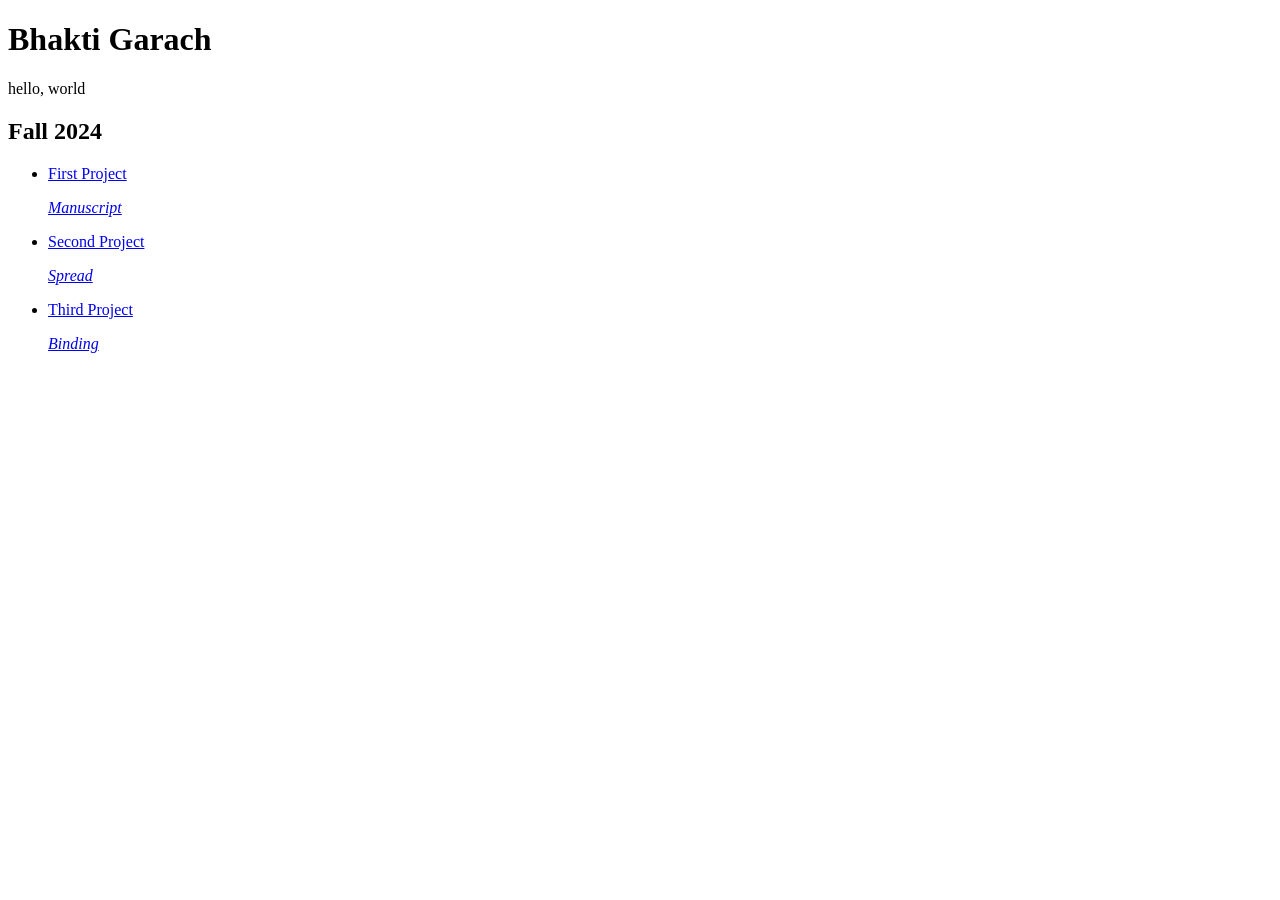
==== index.html @ 5dde342a "Update index.html" ====
<!DOCTYPE html>
<html lang="en">
    <head>
        <meta charset="utf-8">
        <title>Typography & Interaction</title>
        <link href="reset.css" rel="stylesheet">
    </head>
    <body>
        <h1>Bhakti Garach</h1>
        <p>hello, world</p>
        <h2> Fall 2024</h2>
        <ul>
            <li>
                <a href="https://bhakti-garach.github.io/manuscript/">
                    <p>First Project</p>
                    <p><em>Manuscript</em></p>
                </a>
            </li>
            <li>
                <a href="https://iirischang.github.io/spread/">
                    <p>Second Project</p>
                    <p><em>Spread</em></p>
                </a>
            </li>
            <li>
                <a href="https://bhakti-garach.github.io/binding/">
                    <p>Third Project</p>
                    <p><em>Binding</em></p>
                </a>
            </li>
        </ul>
    </body>
</html>
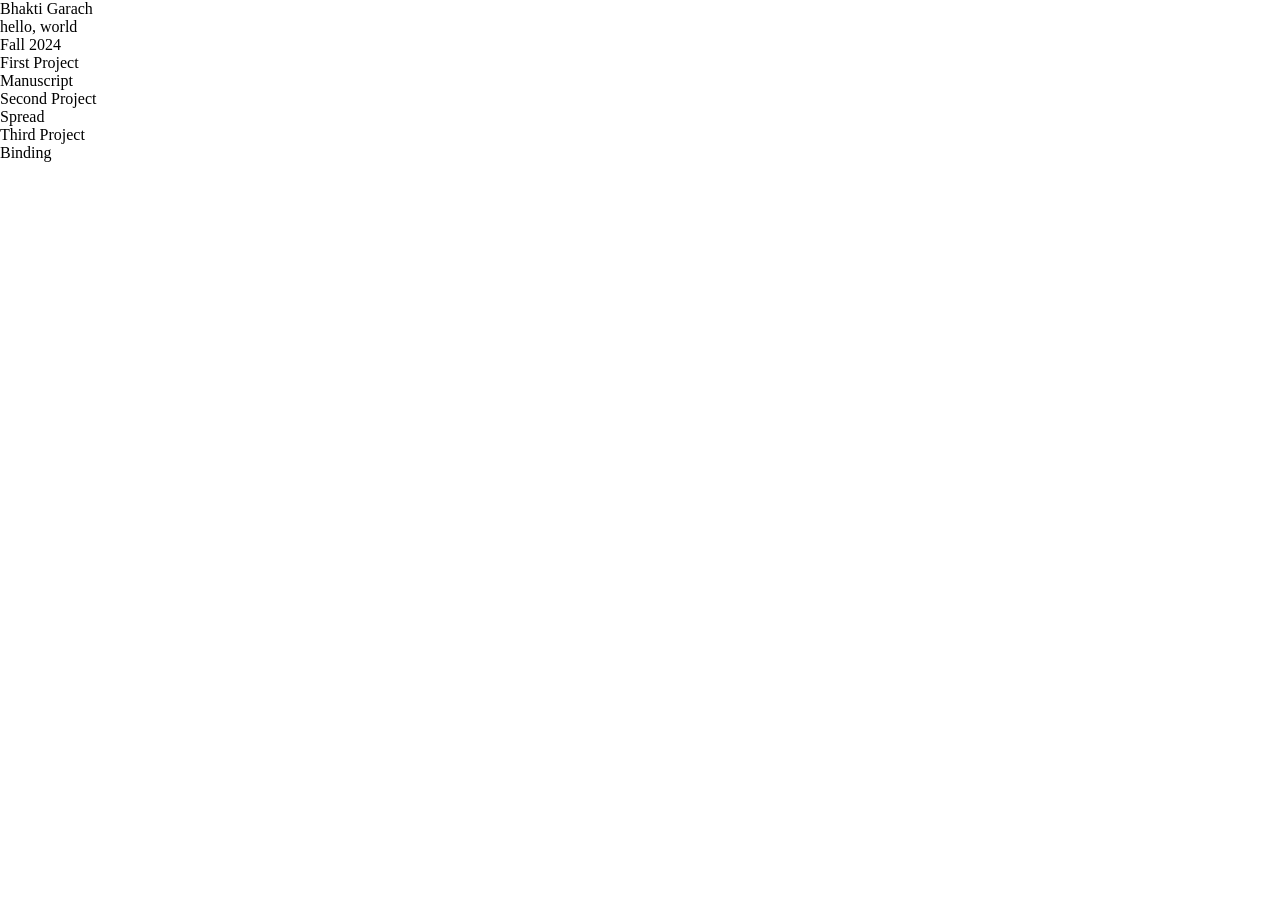
==== commit 4dc3e084: "Update index.html" ====
--- a/index.html
+++ b/index.html
@@ -1,7 +1,7 @@
 <!DOCTYPE html>
 <html lang="en">
     <head>
-        <meta charset="utf-8">
+        <meta name="viewport" content="width=device-width, initial-scale=1">
         <title>Typography & Interaction</title>
         <link href="reset.css" rel="stylesheet">
     </head>
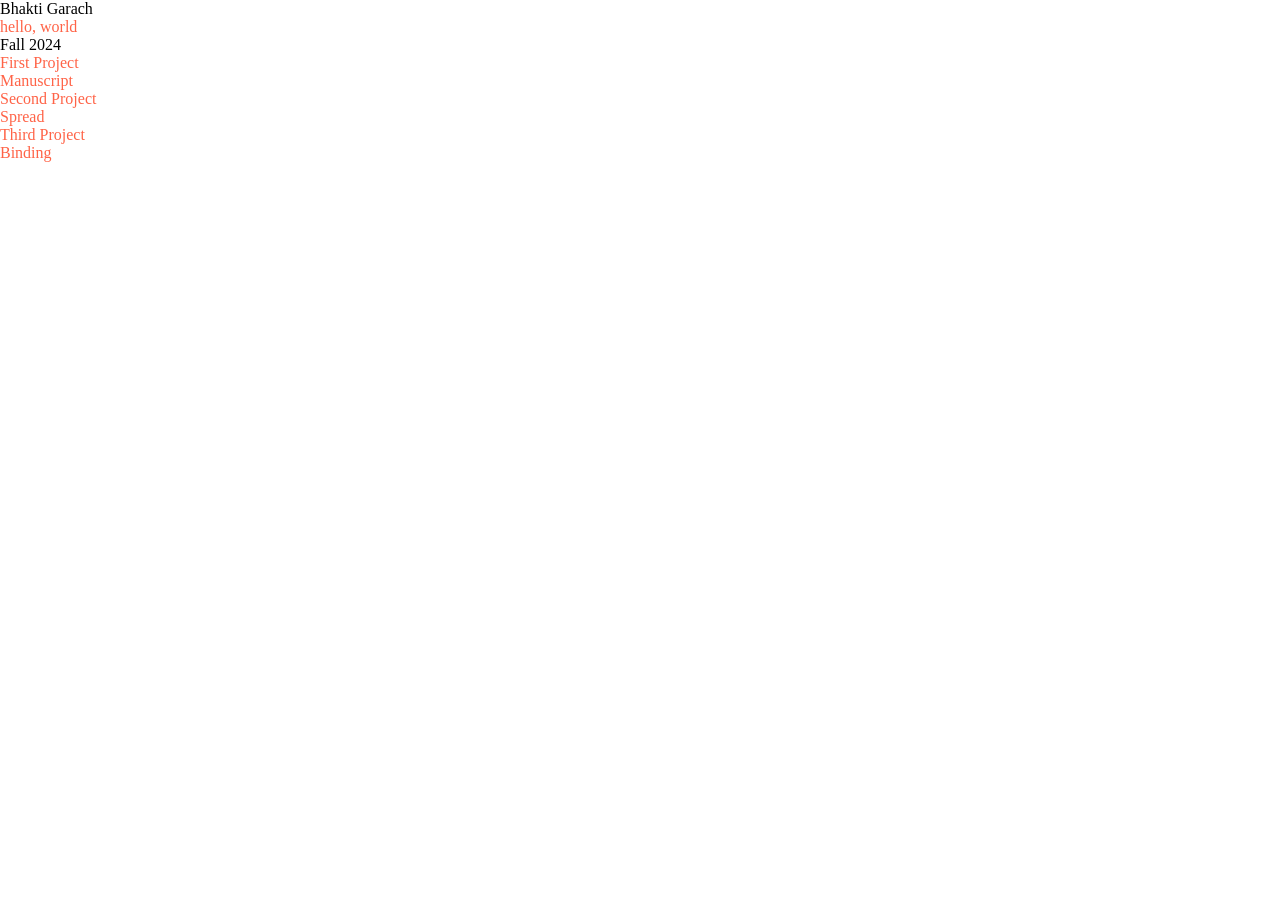
==== commit 0d10fd22: "Update index.html" ====
--- a/index.html
+++ b/index.html
@@ -3,7 +3,8 @@
     <head>
         <meta name="viewport" content="width=device-width, initial-scale=1">
         <title>Typography & Interaction</title>
-        <link href="reset.css" rel="stylesheet">
+        <link href="assets/reset.css" rel="stylesheet">
+        <link href="assets/style.css" rel="stylesheet">
     </head>
     <body>
         <h1>Bhakti Garach</h1>
--- a/assets/style.css
+++ b/assets/style.css
@@ -0,0 +1,3 @@
+p {
+    color: tomato;
+}
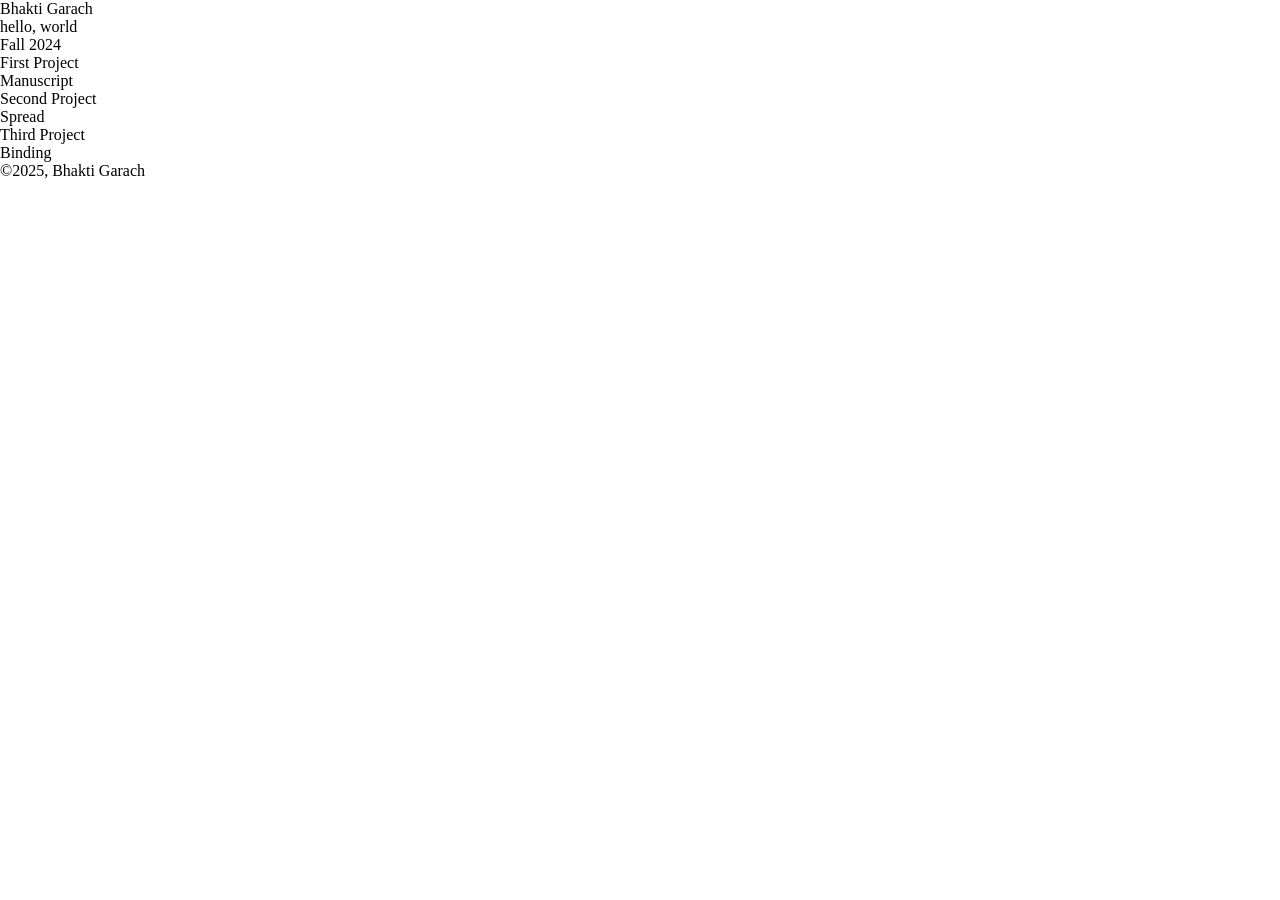
==== commit b7e8dd68: "added structure" ====
--- a/index.html
+++ b/index.html
@@ -7,28 +7,35 @@
         <link href="assets/style.css" rel="stylesheet">
     </head>
     <body>
-        <h1>Bhakti Garach</h1>
-        <p>hello, world</p>
-        <h2> Fall 2024</h2>
-        <ul>
-            <li>
-                <a href="https://bhakti-garach.github.io/manuscript/">
-                    <p>First Project</p>
-                    <p><em>Manuscript</em></p>
-                </a>
-            </li>
-            <li>
-                <a href="https://iirischang.github.io/spread/">
-                    <p>Second Project</p>
-                    <p><em>Spread</em></p>
-                </a>
-            </li>
-            <li>
-                <a href="https://bhakti-garach.github.io/binding/">
-                    <p>Third Project</p>
-                    <p><em>Binding</em></p>
-                </a>
-            </li>
-        </ul>
+        <header>
+            <h1>Bhakti Garach</h1>
+            <p>hello, world</p>
+            <h2> Fall 2024</h2>
+        </header>
+        <section>
+            <ul>
+                <li>
+                    <a href="https://bhakti-garach.github.io/manuscript/">
+                        <p>First Project</p>
+                        <p><em>Manuscript</em></p>
+                    </a>
+                </li>
+                <li>
+                    <a href="https://iirischang.github.io/spread/">
+                        <p>Second Project</p>
+                        <p><em>Spread</em></p>
+                    </a>
+                </li>
+                <li>
+                    <a href="https://bhakti-garach.github.io/binding/">
+                        <p>Third Project</p>
+                        <p><em>Binding</em></p>
+                    </a>
+                </li>
+            </ul>
+        </section>
+        <footer>
+            <p>©2025, Bhakti Garach</p>
+        </footer>
     </body>
 </html>
--- a/assets/style.css
+++ b/assets/style.css
@@ -1,3 +1,9 @@
-p {
-    color: tomato;
+body {
+    --base-size: 12px;
+    --gutter: calc( 3* var (--base-size));
+
+
+    --color--primary: black;
+    --color--secondary: gold;
+    --color--background: white;
 }
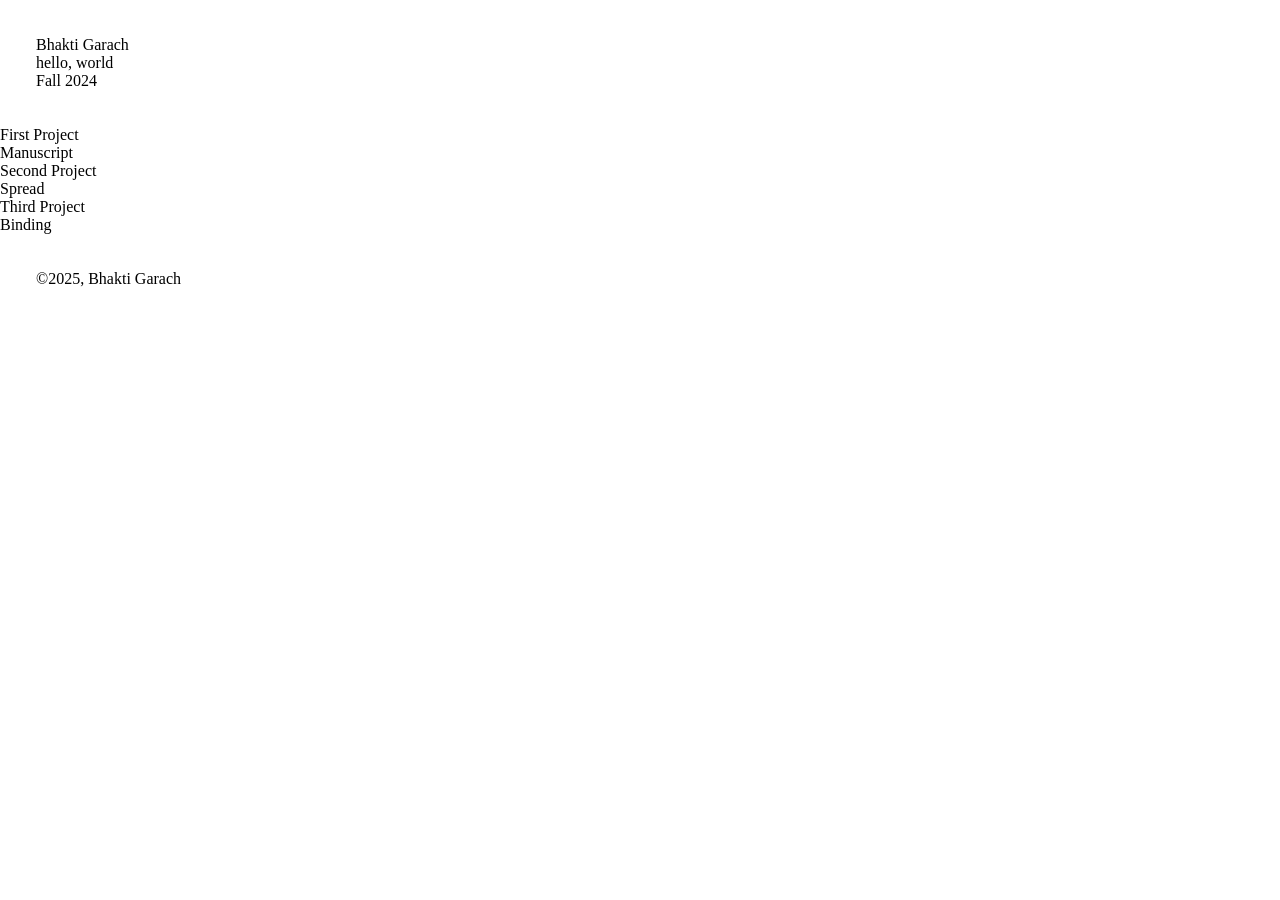
==== commit a9643275: "add gutters" ====
--- a/index.html
+++ b/index.html
@@ -7,7 +7,7 @@
         <link href="assets/style.css" rel="stylesheet">
     </head>
     <body>
-        <header>
+        <header class="gutters">
             <h1>Bhakti Garach</h1>
             <p>hello, world</p>
             <h2> Fall 2024</h2>
@@ -34,7 +34,7 @@
                 </li>
             </ul>
         </section>
-        <footer>
+        <footer class="gutters">
             <p>©2025, Bhakti Garach</p>
         </footer>
     </body>
--- a/assets/style.css
+++ b/assets/style.css
@@ -1,9 +1,16 @@
 body {
     --base-size: 12px;
-    --gutter: calc( 3* var (--base-size));
-
+    --gutter-size: calc(3 * var(--base-size));
 
     --color--primary: black;
     --color--secondary: gold;
     --color--background: white;
+}
+
+header {
+    background-color: var(--color--background);
+}
+
+.gutters {
+    padding: var(--gutter-size);
 }
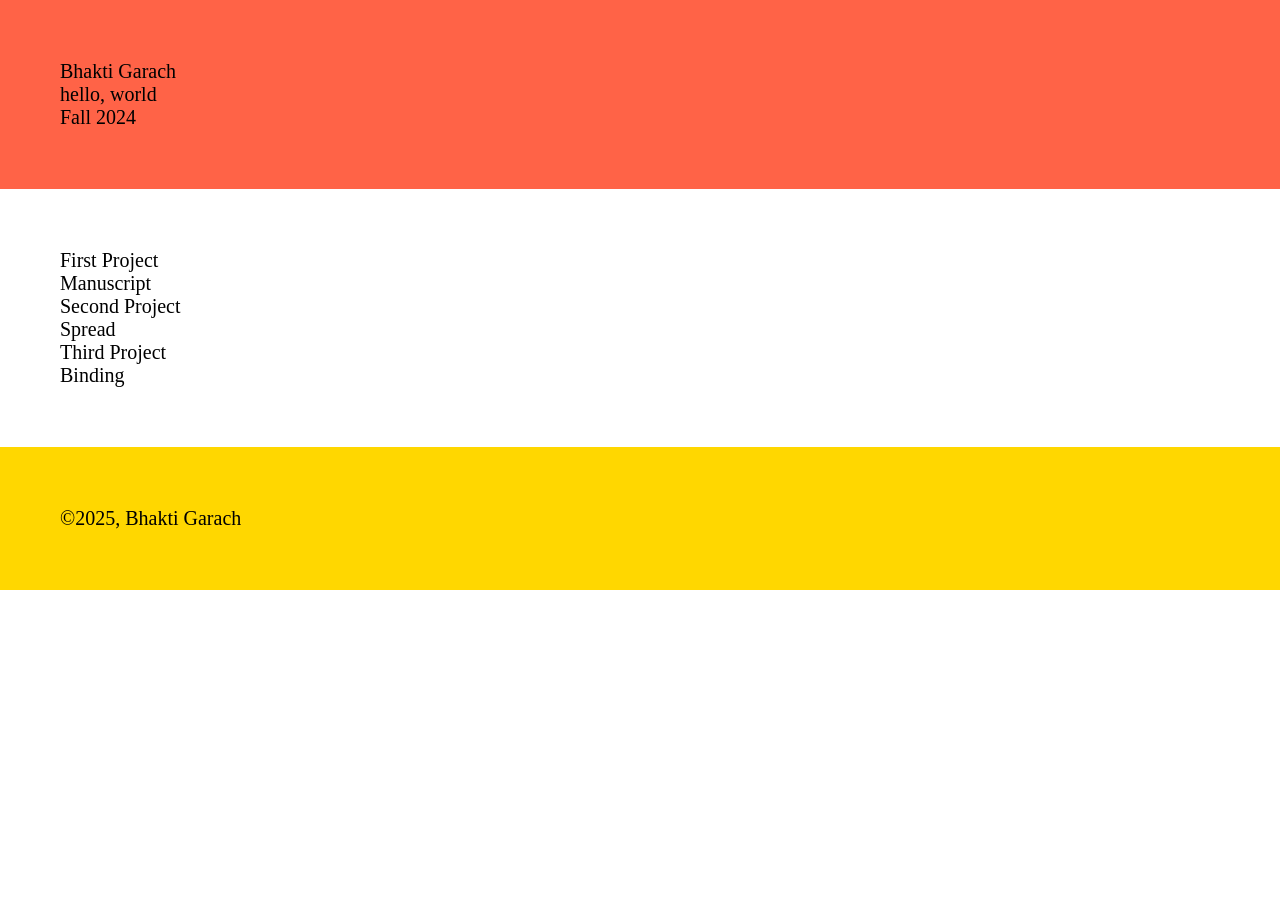
==== commit 55755dda: "Update index.html" ====
--- a/index.html
+++ b/index.html
@@ -12,7 +12,7 @@
             <p>hello, world</p>
             <h2> Fall 2024</h2>
         </header>
-        <section>
+        <section class="gutters">
             <ul>
                 <li>
                     <a href="https://bhakti-garach.github.io/manuscript/">
--- a/assets/style.css
+++ b/assets/style.css
@@ -1,14 +1,36 @@
-body {
+:root {
     --base-size: 12px;
     --gutter-size: calc(3 * var(--base-size));
 
     --color--primary: black;
     --color--secondary: gold;
-    --color--background: white;
+    --color--background: tomato;
+
+    font-size: var(--base-size);
+}
+
+@media (min-width: 600px) {
+    :root {
+        --base-size: 20px;
+        --gutter-size: calc(3 * var(--base-size));
+    }
 }
 
 header {
     background-color: var(--color--background);
+    padding-block: calc(5 * var(--base-size));
+}
+
+#main-content{
+    block-size: 75vh;
+    padding-top: var(--base-size);
+    padding-bottom: calc(5 * var(--base-size));
+}
+
+footer {
+    background-color: var(--color--secondary);
+    padding-top: var(--base-size);
+    padding-bottom: calc(5 * var(--base-size));
 }
 
 .gutters {
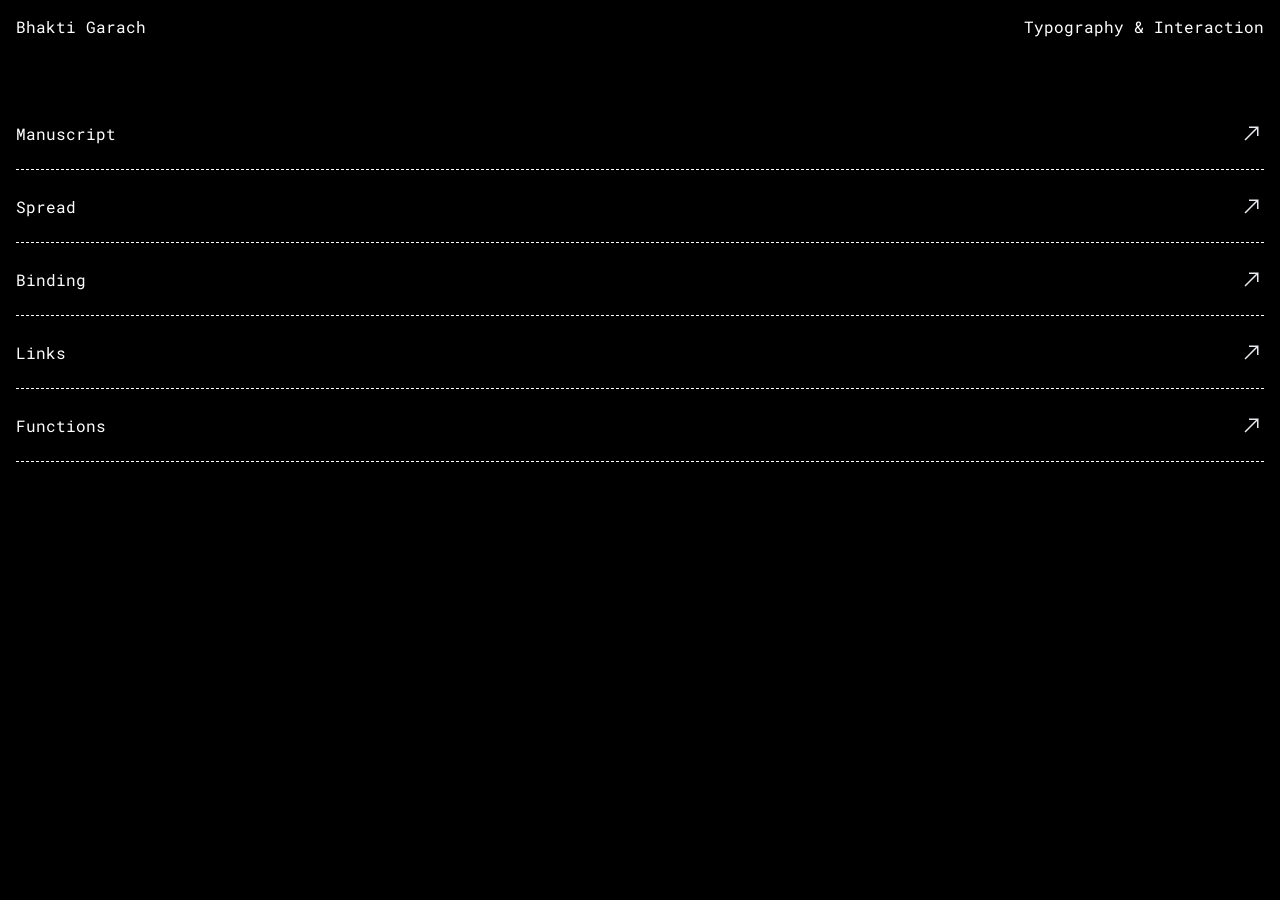
==== commit 921cce26: "final" ====
--- a/index.html
+++ b/index.html
@@ -9,33 +9,41 @@
     <body>
         <header class="gutters">
             <h1>Bhakti Garach</h1>
-            <p>hello, world</p>
-            <h2> Fall 2024</h2>
+            <h1>Typography & Interaction</h1>
         </header>
-        <section class="gutters">
+        <main>
             <ul>
                 <li>
                     <a href="https://bhakti-garach.github.io/manuscript/">
-                        <p>First Project</p>
-                        <p><em>Manuscript</em></p>
+                        Manuscript
+                        <img src="/assets/arrow.svg" alt="arrow">
                     </a>
                 </li>
                 <li>
                     <a href="https://iirischang.github.io/spread/">
-                        <p>Second Project</p>
-                        <p><em>Spread</em></p>
+                        Spread
+                        <img src="/assets/arrow.svg" alt="arrow">
                     </a>
                 </li>
                 <li>
                     <a href="https://bhakti-garach.github.io/binding/">
-                        <p>Third Project</p>
-                        <p><em>Binding</em></p>
+                        Binding
+                        <img src="/assets/arrow.svg" alt="arrow">
+                    </a>
+                </li>
+                <li>
+                    <a href="https://bhakti-garach.github.io/links/">
+                        Links
+                        <img src="/assets/arrow.svg" alt="arrow">
+                    </a>
+                </li>
+                <li>
+                    <a href="https://bhakti-garach.github.io/functions/">
+                        Functions
+                        <img src="/assets/arrow.svg" alt="arrow">
                     </a>
                 </li>
             </ul>
-        </section>
-        <footer class="gutters">
-            <p>©2025, Bhakti Garach</p>
-        </footer>
+        </main>
     </body>
 </html>
--- a/assets/style.css
+++ b/assets/style.css
@@ -1,12 +1,16 @@
+@import url('https://fonts.googleapis.com/css2?family=Roboto+Mono:ital,wght@0,100..700;1,100..700&display=swap');
+
 :root {
+    --spacing: 1rem;
     --base-size: 12px;
-    --gutter-size: calc(3 * var(--base-size));
+    --gutter-size: calc(2 * var(--spacing));
 
     --color--primary: black;
-    --color--secondary: gold;
+    --color--secondary: white;
     --color--background: tomato;
 
-    font-size: var(--base-size);
+    font-size: var(--spacing);
+    --font-family: 'Roboto Mono';
 }
 
 @media (min-width: 600px) {
@@ -16,23 +20,44 @@
     }
 }
 
-header {
-    background-color: var(--color--background);
-    padding-block: calc(5 * var(--base-size));
+body {
+    background-color: var(--color--primary);
+    height: 100svh;
+    padding-left: var(--spacing);
+    padding-right: var(--spacing);
+    padding-top: var(--spacing);
+    font-family: var(--font-family);
 }
 
-#main-content{
+header {
+    display: flex;
+	justify-content: space-between;
+	align-items: top;
+    padding-bottom: var(--gutter-size);
+}
+
+h1 {
+	font-size: 1em;
+	color: white;
+}
+
+a {
+	border-bottom: 1px dashed var(--color--secondary);
+	display: flex;
+	justify-content: space-between;
+	align-items: center;
+	padding: 1.5em 0 1.5em 0;
+
+	font-size: 1em;
+	color: var(--color--secondary);
+}
+
+a:hover {
+	color: #c3ff00;
+}
+
+/* #main-content{
     block-size: 75vh;
     padding-top: var(--base-size);
     padding-bottom: calc(5 * var(--base-size));
-}
-
-footer {
-    background-color: var(--color--secondary);
-    padding-top: var(--base-size);
-    padding-bottom: calc(5 * var(--base-size));
-}
-
-.gutters {
-    padding: var(--gutter-size);
-}+} */
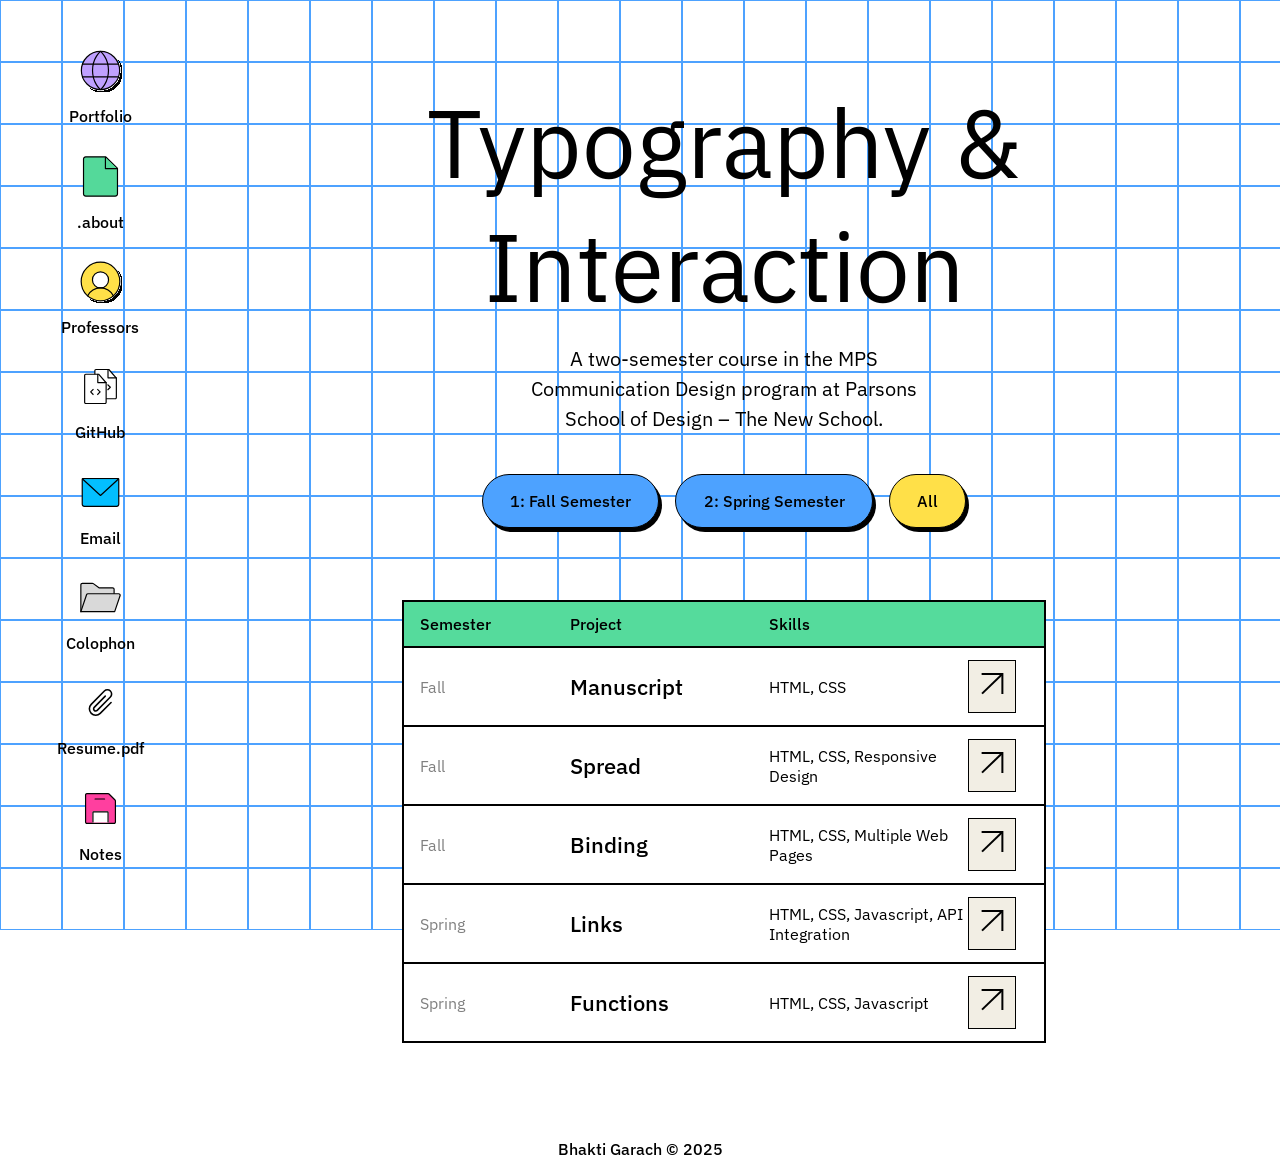
==== commit 5084ea6b: "updated landing page" ====
--- a/index.html
+++ b/index.html
@@ -1,49 +1,246 @@
+
 <!DOCTYPE html>
 <html lang="en">
-    <head>
-        <meta name="viewport" content="width=device-width, initial-scale=1">
-        <title>Typography & Interaction</title>
-        <link href="assets/reset.css" rel="stylesheet">
-        <link href="assets/style.css" rel="stylesheet">
-    </head>
-    <body>
-        <header class="gutters">
-            <h1>Bhakti Garach</h1>
-            <h1>Typography & Interaction</h1>
+<head>
+  <meta charset="UTF-8" />
+  <meta name="viewport" content="width=device-width, initial-scale=1.0"/>
+  <title>Bhakti Garach | Typography & Interaction</title>
+  <link href="assets/reset.css" rel="stylesheet">
+  <link href="assets/style1.css" rel="stylesheet">
+  <script defer src="assets/script.js"></script>
+</head>
+<body>
+    <div id="grid-background"></div>
+    <div class="layout-grid">
+        <header>
+            <a href="https://bhaktigarach.com/" target="_blank" class="header-link">
+            <img src="assets/Portfolio.svg" alt="Portfolio Icon" width="24" height="24">
+            <span>Portfolio</span>
+            </a>
+        
+            <div class="header-link" data-modal="aboutModal">
+            <img src="assets/About.svg" alt="About Icon" width="24" height="24">
+            <span>.about</span>
+            </div>
+        
+            <div class="header-link" data-modal="professorModal">
+            <img src="assets/Professor.svg" alt="Professor Icon" width="24" height="24">
+            <span>Professors</span>
+            </div>
+        
+            <a href="https://github.com/Bhakti-Garach?tab=repositories" target="_blank" class="header-link">
+            <img src="assets/Github.svg" alt="GitHub Icon" width="24" height="24">
+            <span>GitHub</span>
+            </a>
+        
+            <a href="mailto:bhaktigarach93@email.com" class="header-link">
+            <img src="assets/Email.svg" alt="Email Icon" width="24" height="24">
+            <span>Email</span>
+            </a>
+        
+            <div class="header-link" data-modal="colophonModal">
+            <img src="assets/Colophon.svg" alt="Colophon Icon" width="24" height="24">
+            <span>Colophon</span>
+            </div>
+        
+            <a href="https://drive.google.com/your-resume.pdf" target="_blank" class="header-link">
+            <img src="assets/Resume.svg" alt="Resume Icon" width="24" height="24">
+            <span>Resume.pdf</span>
+            </a>
+            
+            <div class="header-link" data-modal="notesModal">
+            <img src="assets/Notes.svg" alt="Notes Icon" width="24" height="24">
+            <span>Notes</span>
+            </div>
         </header>
+
+        <!-- Modals -->
+        <!-- ABOUT MODAL -->
+        <div id="aboutModal" class="modal">
+            <div class="modal-content">
+            <div class="modal-header">
+                <span class="modal-title">ABOUT</span>
+                <span class="modal-close">×</span>
+            </div>
+            <div class="about-content">
+                <p>
+                Typography & Interaction, part of my MPS Communication Design program at Parsons, was designed to bridge visual design with technical execution. The class framework pushed us to think beyond layouts and type treatments, and to bring our ideas to life directly in the browser.
+                </p>
+            </div>
+            </div>
+        </div>
+  
+
+        <!-- PROFESSOR MODAL -->
+        <div id="professorModal" class="modal">
+            <div class="modal-content">
+            <div class="modal-header">
+                <span class="modal-title">PROFESSORS</span>
+                <span class="modal-close">×</span>
+            </div>
+            <div class="professor-grid">
+                <div class="professor-card">
+                <img src="assets/Michael Fehrenbach.jpg" alt="Michael Fehrenbach" />
+                <a href="https://www.linkedin.com/in/mfehrenbach/" target="_blank">Michael Fehrenbach</a>
+                </div>
+                <div class="professor-card">
+                <img src="assets/Rijk van Zanten.jpg" alt="Rijk van Zanten" />
+                <a href="https://www.linkedin.com/in/rijkvanzanten/" target="_blank">Rijk van Zanten</a>
+                </div>
+                <div class="professor-card">
+                <img src="assets/Eric Li.jpg" alt="Eric Li" />
+                <a href="https://www.linkedin.com/in/ericyoungli/" target="_blank">Eric Li</a>
+                </div>
+            </div>
+            </div>
+        </div>
+
+        <!-- COLOPHON -->
+        <div id="colophonModal" class="modal">
+            <div class="modal-content">
+                <div class="modal-header">
+                    <span class="modal-title">COLOPHON</span>
+                    <span class="modal-close">×</span>
+                </div>
+              <div class="colophon-modal">
+                <div class="colophon-font">
+                  <div class="font-preview">
+                    <span class="font-sample">Aa</span>
+                    <span class="font-name">IBM Plex Sans</span>
+                  </div>
+                  <div class="font-description">
+                    <h2>Clean, modern aesthetic and high legibility</h2>
+                    <p>
+                      IBM Plex Sans balances geometric structure with humanist warmth. It complements the digital nature of this project while maintaining clarity across sizes and layouts. Its versatility made it an ideal choice for both interface elements and longer text.
+                    </p>
+                  </div>
+                </div>
+          
+                <hr class="colophon-divider" />
+          
+                <div class="colophon-colors">
+                  <div class="color-swatch" style="--swatch-color: #4DA2FF;"><span>#4DA2FF</span></div>
+                  <div class="color-swatch" style="--swatch-color: #03BFFF;"><span>#03BFFF</span></div>
+                  <div class="color-swatch" style="--swatch-color: #BFA1FF;"><span>#BFA1FF</span></div>
+                  <div class="color-swatch" style="--swatch-color: #FF3F9F;"><span>#FF3F9F</span></div>
+                  <div class="color-swatch" style="--swatch-color: #54D99A;"><span>#54D99A</span></div>
+                  <div class="color-swatch" style="--swatch-color: #FFE048;"><span>#FFE048</span></div>
+                  <div class="color-swatch" style="--swatch-color: #000000;"><span>#000000</span></div>
+                  <div class="color-swatch" style="--swatch-color: #D9D9D9;"><span>#D9D9D9</span></div>
+                  <div class="color-swatch" style="--swatch-color: #FFFFFF;"><span>#FFFFFF</span></div>
+                  <div class="color-swatch" style="--swatch-color: #F2EEE4;"><span>#F2EEE4</span></div>
+                </div>
+              </div>
+            </div>
+          </div>
+          
+        <!-- <div id="notesModal" class="modal"><div class="modal-content"><span class="modal-close">×</span><p>Notes content here</p></div></div> -->
+
+
         <main>
-            <ul>
-                <li>
-                    <a href="https://bhakti-garach.github.io/manuscript/">
-                        Manuscript
-                        <img src="/assets/arrow.svg" alt="arrow">
-                    </a>
-                </li>
-                <li>
-                    <a href="https://iirischang.github.io/spread/">
-                        Spread
-                        <img src="/assets/arrow.svg" alt="arrow">
-                    </a>
-                </li>
-                <li>
-                    <a href="https://bhakti-garach.github.io/binding/">
-                        Binding
-                        <img src="/assets/arrow.svg" alt="arrow">
-                    </a>
-                </li>
-                <li>
-                    <a href="https://bhakti-garach.github.io/links/">
-                        Links
-                        <img src="/assets/arrow.svg" alt="arrow">
-                    </a>
-                </li>
-                <li>
-                    <a href="https://bhakti-garach.github.io/functions/">
-                        Functions
-                        <img src="/assets/arrow.svg" alt="arrow">
-                    </a>
-                </li>
-            </ul>
+            <article class="site-intro">
+                <section>
+                    <h1 class="site-headline">Typography & Interaction</h1>
+                    <p class="site-subheadline">
+                    A two-semester course in the MPS Communication Design program at Parsons School of Design – The New School.
+                    </p>
+                </section>
+            </article>
+            <article id="table">
+                <section class="project-filter" aria-label="Filter projects by semester">
+                    <button class="filter-button" data-filter="Fall">1: Fall Semester</button>
+                    <button class="filter-button" data-filter="Spring">2: Spring Semester</button>
+                    <button class="filter-button active" data-filter="All">All</button>
+                </section>              
+                <section class="project-list">
+                    <ul>
+                
+                    <!-- Header Row (visible only in desktop) -->
+                    <li class="project-header-row">
+                        <span>Semester</span>
+                        <span>Project</span>
+                        <span>Skills</span>
+                        <span></span>
+                    </li>
+                
+                    <!-- Project Card -->
+                    <li class="project-row" data-semester="fall">
+                        <section class="project-info">
+                        <div class="project-semester">Fall</div>
+                        <div class="project-title">Manuscript</div>
+                        <div class="project-skills">HTML, CSS</div>
+                        </section>
+                        <section class="project-link">
+                            <a href="https://your-project-link.com" target="_blank" class="project-button" aria-label="View project">
+                                <img src="assets/project link.svg" alt="" width="24" height="24" />
+                            </a>
+                        </section>
+                    </li>
+
+                    <li class="project-row" data-semester="fall">
+                        <section class="project-info">
+                        <div class="project-semester">Fall</div>
+                        <div class="project-title">Spread</div>
+                        <div class="project-skills">HTML, CSS, Responsive Design</div>
+                        </section>
+                        <section class="project-link">
+                            <a href="https://your-project-link.com" target="_blank" class="project-button" aria-label="View project">
+                                <img src="assets/project link.svg" alt="" width="24" height="24" />
+                            </a>
+                        </section>
+                    </li>
+
+                    <li class="project-row" data-semester="fall">
+                        <section class="project-info">
+                        <div class="project-semester">Fall</div>
+                        <div class="project-title">Binding</div>
+                        <div class="project-skills">HTML, CSS, Multiple Web Pages</div>
+                        </section>
+                        <section class="project-link">
+                            <a href="https://your-project-link.com" target="_blank" class="project-button" aria-label="View project">
+                                <img src="assets/project link.svg" alt="" width="24" height="24" />
+                            </a>
+                        </section>
+                    </li>
+
+                    <li class="project-row" data-semester="fall">
+                        <section class="project-info">
+                        <div class="project-semester">Spring</div>
+                        <div class="project-title">Links</div>
+                        <div class="project-skills">HTML, CSS, Javascript, API Integration</div>
+                        </section>
+                        <section class="project-link">
+                            <a href="https://your-project-link.com" target="_blank" class="project-button" aria-label="View project">
+                                <img src="assets/project link.svg" alt="" width="24" height="24" />
+                            </a>
+                        </section>
+                    </li>
+
+                    <li class="project-row" data-semester="fall">
+                        <section class="project-info">
+                        <div class="project-semester">Spring</div>
+                        <div class="project-title">Functions</div>
+                        <div class="project-skills">HTML, CSS, Javascript</div>
+                        </section>
+                        <section class="project-link">
+                            <a href="https://your-project-link.com" target="_blank" class="project-button" aria-label="View project">
+                                <img src="assets/project link.svg" alt="" width="24" height="24" />
+                            </a>
+                        </section>
+                    </li>
+                    </ul>
+                </section> 
+            </article>
         </main>
-    </body>
-</html>+
+        
+        <!-- <section id="events" data-theme-section="light" class="section u--theme-white"> -->
+
+        <!-- </section> -->
+    </div>
+    
+    <footer>
+        <p>Bhakti Garach © 2025</p>
+    </footer>
+</body>
+</html>
--- a/assets/style1.css
+++ b/assets/style1.css
@@ -0,0 +1,752 @@
+@import url('https://fonts.googleapis.com/css2?family=IBM+Plex+Sans:ital,wght@0,100..700;1,100..700&display=swap');
+
+
+:root {
+    --square-size: 62px;
+    --border-color: #4da2ff;
+    --hover-colors: #00bfff, #55db9c, #5c4ade;
+    --transition-duration: 0.3s;
+
+    --header-bg: #ffffff;
+    --header-color: #000000;
+    --link-hover-underline: underline;
+    --header-gap: 1rem;
+    --modal-bg: rgba(0, 0, 0, 0.7);
+    --modal-content-bg: #ffffff;
+
+    --font-family-base: 'IBM Plex Sans', sans-serif;
+
+    /* Semantic font sizes */
+    --font-size-header: 1rem;         /* ~16px - for menu */
+    --font-size-headline: 3.5rem;     /* ~24px - for sections */
+    --font-size-subheadline: 1.25rem; /* ~20px - for subsections */
+    --font-size-paragraph: 1rem;      /* ~16px - for body text */
+    --font-size-small: 0.875rem;      /* ~14px - for UI/labels */
+    --font-size-project: 1.4rem;
+
+    --font-weight-regular: 400;
+    --font-weight-bold: 500;
+
+    --line-height-base: 1.5;
+    --letter-spacing: -4%;
+
+    --filter-btn-default: #4DA2FF;
+    --filter-btn-active: #FFE048;
+    --filter-btn-text: #000000;
+    --filter-btn-shadow: 3px 4px 0px black;
+
+
+    --primary-text-color: black;
+    --background-color: #F2EEE4;
+    --background-color-2: #55db9c;
+
+    /* Box modal (Colophon) */
+  --modal-border-radius: 1rem;
+  --modal-padding: 2rem;
+  --modal-max-width: 600px;
+  --modal-font-color: var(--primary-text-color);
+  --modal-font-size: 1rem;
+  --modal-heading-size: 1.25rem;
+  --modal-subheading-size: 1.1rem;
+  --modal-line: 1px solid var(--primary-text-color);
+
+
+  }
+  
+  * {
+    margin: 0;
+    padding: 0;
+    box-sizing: border-box;
+  }
+  
+  html, body {
+    height: 100%;
+    width: 100%;
+  }
+
+  /* -------FONT STYLE---------- */
+
+  h1 {
+    font-family: var(--font-family-base);
+    font-size: var(--font-size-headline);
+    font-weight: var(--font-weight-regular);
+    letter-spacing: var(--letter-spacing);
+  }
+  
+  h2 {
+    font-size: var(--font-size-headline);
+    font-weight: var(--font-weight-bold);
+  }
+  
+  h3 {
+    font-size: var(--font-size-subheadline);
+    font-weight: var(--font-weight-regular);
+  }
+  
+  p {
+    font-family: var(--font-family-base);
+    font-size: var(--font-size-paragraph);
+    font-weight: var(--font-weight-bold);
+    letter-spacing: var(--letter-spacing);
+    
+  }
+  
+  small, .caption, .label {
+    font-size: var(--font-size-small);
+  }
+
+
+  /* -------HEADER STYLE---------- */
+
+  header {
+    display: grid;
+    grid-template-columns: repeat(4, 1fr);
+    grid-template-rows: repeat(2, auto);
+    grid-row-gap: 1rem;
+    padding: 1rem;
+    justify-items: center;
+    z-index: 10;
+    position: relative;
+  }
+  
+  .header-link {
+    display: flex;
+    flex-direction: column;
+    align-items: center;
+    text-align: center;
+    cursor: pointer;
+    text-decoration: none;
+    color: inherit;
+  }
+  
+  .header-link span {
+    font-family: var(--font-family-base);
+    font-size: var(--font-size-header);
+    font-weight: var(--font-weight-bold);
+    text-decoration: none;
+  }
+  
+  .header-link:hover span {
+    text-decoration: var(--link-hover-underline) 0.3s;
+  }
+  
+  .header-link img {
+    width: 55px;
+    height: 55px;
+    display: block;
+  }
+  
+  
+  @media (min-width: 1280px) {
+    header {
+      position: fixed;
+      top: 0;
+      left: 0;
+      height: 100vh;
+      width: 200px;
+      display: flex;
+      flex-direction: column;
+      align-items: center;
+      justify-content: flex-start;
+      padding-top: 2rem;
+      gap: 0rem;
+    }
+  
+    .header-link {
+      flex-direction: column;
+      align-items: center;
+      justify-content: center;
+      padding: 0.7rem 0;
+      width: 100%;
+    }
+  
+    .header-link span {
+      margin-top: 0.5rem;
+      font-size: 1rem;
+    }
+  }
+   
+  
+  /* Modal Styles */
+
+    /* -------COLOPHON BOX MODAL---------- */
+
+  .modal {
+    display: none;
+    position: fixed;
+    z-index: 999;
+    top: 0; left: 0;
+    width: 100vw; height: 100vh;
+    background: var(--modal-bg);
+    justify-content: center;
+    align-items: center;
+  }
+  
+  .modal-content {
+    background: var(--modal-content-bg);
+    /* padding: var(--modal-padding); */
+    max-width: var(--modal-max-width);
+    width: 90%;
+    border-radius: var(--modal-border-radius);
+    position: relative;
+    color: var(--modal-font-color);
+    font-size: var(--modal-font-size);
+  }
+  
+  
+  .modal-close {
+    position: absolute;
+    top: 1rem;
+    right: 1rem;
+    cursor: pointer;
+  }
+
+
+  .modal-content h2 {
+    font-size: var(--modal-heading-size);
+    font-weight: var(--font-weight-bold);
+  }
+  
+  .modal-content h3 {
+    font-size: var(--modal-subheading-size);
+    font-weight: var(--font-weight-regular);
+  }
+  
+  .modal-content hr {
+    border: none;
+    border-top: var(--modal-line);
+    margin: 1.5rem;
+  }
+
+  
+  .colophon-container {
+    font-family: var(--font-family-base);
+    display: flex;
+    flex-direction: column;
+    gap: 1.5rem;
+  }
+  
+  .colophon-font {
+    display: flex;
+    flex-direction: column;
+    gap: 1rem;
+    padding: 1rem;
+  }
+  
+  .font-preview {
+    border: 1px solid black;
+    border-radius: 12px;
+    padding: 1rem 1.5rem;
+    display: grid;
+    text-align: center;
+    width: fit-content;
+  }
+  
+  .font-sample {
+    font-family: var(--font-family-base);
+    font-size: 3.5rem;
+    line-height: 1;
+  }
+  
+  .font-name {
+    font-family: var(--font-family-base);
+    font-size: var(--font-size-paragraph);
+    font-weight: var(--font-weight-bold);
+  }
+  
+  .font-description h2 {
+    font-family: var(--font-family-base);
+    font-size: var(--font-size-subheadline);
+    font-weight: var(--font-weight-bold);
+    padding: 1.5rem 0;
+  }
+  
+  .font-description p {
+    font-size: var(--font-size-paragraph);
+    line-height: var(--line-height-base);
+    font-weight: var(--font-weight-regular);
+    padding-top: 1rem 1rem 0;
+  }
+  
+  .colophon-colors {
+    display: grid;
+    grid-template-columns: repeat(auto-fit, minmax(72px, 1fr));
+    gap: 1rem;
+    justify-items: center;
+    padding: 1rem 1rem 2rem 1rem;
+  }
+  
+  .color-circle {
+    display: flex;
+    flex-direction: column;
+    align-items: center;
+    gap: 0.3rem;
+  }
+  
+  .color-circle::before {
+    content: '';
+    width: 48px;
+    height: 48px;
+    border-radius: 50%;
+    background-color: var(--circle-color);
+    border: 1px solid black;
+  }
+  
+  .color-circle span {
+    font-size: var(--font-size-small);
+  }
+  
+
+  .modal-header {
+    background-color: black;
+    color: white;
+    padding: 1rem 1.5rem;
+    display: flex;
+    justify-content: space-between;
+    align-items: center;
+    border-top-left-radius: var(--modal-border-radius);
+    border-top-right-radius: var(--modal-border-radius);
+    font-weight: var(--font-weight-bold);
+    font-size: var(--font-size-header);
+  }
+  
+  .modal-title {
+    font-family: var(--font-family-base);
+    text-transform: uppercase;
+    letter-spacing: 0.5px;
+  }
+  
+  .modal-close {
+    color: white;
+    font-size: 1.2rem;
+  }
+  
+  .color-swatch {
+    display: flex;
+    flex-direction: column;
+    align-items: center;
+    font-family: var(--font-family-base);
+    font-size: var(--font-size-small);
+    font-weight: var(--font-weight-bold);
+  }
+  
+  .color-swatch::before {
+    content: '';
+    display: block;
+    width: 48px;
+    height: 48px;
+    border-radius: 50%;
+    background-color: var(--swatch-color);
+    border: 1px solid black;
+    margin-bottom: 0.4rem;
+  }
+  
+
+
+  /* Desktop layout */
+  @media (min-width: 768px) {
+    .colophon-font {
+      flex-direction: row;
+      align-items: center;
+      padding: 2rem 1rem 0;
+    }
+  
+    .font-description {
+      padding-left: 1.5rem;
+    }
+  }
+
+  /* -------PROFESSOR BOX MODAL---------- */
+
+  .professor-grid {
+    display: grid;
+    grid-template-columns: repeat(2, 1fr);
+    gap: 2rem;
+    padding: 2rem 1.5rem;
+    text-align: center;
+  }
+  
+  .professor-card {
+    display: flex;
+    flex-direction: column;
+    align-items: center;
+  }
+  
+  .professor-card img {
+    width: 96px;
+    height: 96px;
+    border-radius: 50%;
+    object-fit: cover;
+    border: 1px solid black;
+    display: block;
+    overflow: hidden;
+  }
+  
+  .professor-card a {
+    font-family: var(--font-family-base);
+    font-size: var(--font-size-small);
+    font-weight: var(--font-weight-bold);
+    text-decoration: underline;
+    color: var(--primary-text-color);
+    padding: 1rem 0;
+  }
+  
+  @media (min-width: 768px) {
+    .professor-grid {
+      grid-template-columns: repeat(3, 1fr);
+    }
+  }
+
+
+  /* ABOUT BOX MODAL */
+  .about-content {
+    padding: 2rem 1.5rem;
+    font-family: var(--font-family-base);
+    font-size: var(--font-size-paragraph);
+    line-height: var(--line-height-base);
+  }
+
+  .modal-header {
+    background-color: black;
+    color: white;
+    padding: 1rem 1.5rem;
+    border-top-left-radius: 8px;
+    border-top-right-radius: 8px;
+    display: flex;
+    justify-content: space-between;
+    align-items: center;
+  }
+  
+  .modal-title {
+    font-family: var(--font-family-base);
+    font-size: var(--font-size-header);
+    font-weight: var(--font-weight-bold);
+    letter-spacing: 0.05rem;
+  }
+  
+  .modal-close {
+    cursor: pointer;
+    font-size: 1.25rem;
+    font-weight: bold;
+  }
+  
+  
+  
+
+  /* -------BACKGROUND---------- */
+  
+  section#events {
+    position: relative;
+    z-index: 1; /* lower than header (10) but higher than background (0) */
+    width: 100vw;
+    height: 100vh;
+    background: white;
+    overflow: hidden;
+  }
+  
+  /* #grid-background {
+    position: absolute;
+    top: 0;
+    left: 0;
+    display: grid;
+    width: 100%;
+    height: 100%;
+    z-index: 0;
+    pointer-events: none;
+  }
+  
+  .grid-square {
+    border: 0.9px solid var(--border-color);
+    aspect-ratio: 1 / 1;
+    width: 100%;
+    transition: background-color var(--transition-duration) ease;
+  } */
+
+  /* REVISED */
+
+  .layout-grid {
+    position: relative;
+    z-index: 1;
+    display: flex;
+    flex-direction: column;
+    /* min-height: 100vh; */
+  }
+
+  main {
+    padding-top: 2rem;
+    text-align: center;
+    position: relative;
+    z-index: 10;
+  }
+  
+  .site-headline {
+    font-size: var(--font-size-headline);
+    font-weight: var(--font-weight-regular);
+    letter-spacing: var(--letter-spacing);
+  }
+  
+  .site-subheadline {
+    font-size: var(--font-size-subheadline);
+    font-weight: var(--font-weight-regular);
+    line-height: var(--line-height-base);
+    margin: 0 auto;
+  }
+  
+
+
+/* Desktop grid layout */
+@media (min-width: 1280px) {
+    .layout-grid {
+      display: grid;
+      grid-template-columns: 200px 1fr;
+      grid-template-rows: auto 1fr;
+      min-height: 100vh;
+    }
+  
+    header {
+      grid-column: 1 / 2;
+      grid-row: 1 / 3;
+      position: fixed;
+      top: 0;
+      left: 0;
+      height: 100vh;
+      width: 200px;
+    }
+  
+    main {
+      grid-column: 2 / 3;
+      grid-row: 1 / 3;
+      padding: 3rem;
+    }
+  
+    .site-intro {
+      padding-top: 0;
+      margin-left: 0;
+      padding-right: 2rem;
+    }
+  
+    #table {
+      padding-right: 2rem;
+    }
+  }
+
+
+
+  /* -------INTRO---------- */
+
+  .site-intro {
+    padding-top: 2rem;
+    text-align: center;
+  }
+  
+  .site-headline {
+    font-size: var(--font-size-headline);
+    font-weight: var(--font-weight-regular);
+    letter-spacing: var(--letter-spacing);
+    margin-bottom: 1rem;
+  }
+  
+  .site-subheadline {
+    font-size: var(--font-size-subheadline);
+    font-weight: var(--font-weight-regular);
+    line-height: var(--line-height-base);
+  }
+
+  
+  @media (min-width: 1280px) {
+    /* .site-intro {
+      margin-left: 200px;
+      padding: 2rem 3rem;
+    } */
+  
+    .site-headline {
+      font-size: 6rem;
+    }
+  
+    .site-subheadline {
+      max-width: 45%;
+    }
+  }
+
+ /* -------PROJECT FILTER---------- */
+
+  .project-filter {
+    display: flex;
+    justify-content: center;
+    gap: 1rem;
+    margin-top: 1.5rem;
+    margin-bottom: 1.5rem;
+    padding: 1rem;
+  }
+  
+  .filter-button {
+    font-family: var(--font-family-base);
+    font-size: var(--font-size-header);
+    font-weight: var(--font-weight-bold);
+    background-color: var(--filter-btn-default);
+    color: var(--filter-btn-text);
+    border: 1.5px solid black;
+    padding: 1rem 1.7rem;
+    border-radius: 50px;
+    cursor: pointer;
+    box-shadow: var(--filter-btn-shadow);
+    transition: background-color 0.3s ease;
+  }
+  
+  .filter-button.active {
+    background-color: var(--filter-btn-active);
+  }
+  
+  .filter-button:hover {
+    background: var(--filter-btn-active);
+  }
+
+
+
+ /* -------PROJECT LIST---------- */
+
+ .project-list {
+    display: flex;
+    flex-direction: column;
+    padding: 2rem 1rem;
+    gap: 1rem;
+  }
+  
+  .project-header-row {
+    display: none; /* hidden on mobile */
+  }
+  
+  .project-row {
+    display: flex;
+    justify-content: space-between;
+    align-items: center;
+    padding: 1rem;
+    border: 1px solid black;
+    background: white;
+  }
+  
+  .project-info {
+    display: flex;
+    flex-direction: column;
+    gap: 0.25rem;
+    flex: 1;
+    text-align: left;
+  }
+  
+  .project-semester {
+    font-family: var(--font-family-base);
+    font-size: var(--font-size-header);
+    color: gray;
+  }
+  
+  .project-title {
+    font-family: var(--font-family-base);
+    font-weight: var(--font-weight-bold);
+    font-size: var(--font-size-project);
+  }
+  
+  .project-skills {
+    font-family: var(--font-family-base);
+    font-size: var(--font-size-header);
+    color: var(--primary-text-color);
+  }
+  
+  .project-link {
+    flex-shrink: 0;
+  }
+  
+  .project-button {
+    background: var(--background-color);
+    border: 1px solid black;
+    font-size: 1.25rem;
+    padding: 0.5rem;
+    cursor: pointer;
+  }
+  
+  /* Desktop layout */
+  @media (min-width: 1280px) {
+
+    .project-list {
+        display: flex;
+        margin: 0;
+      }
+
+    .project-list ul {
+      width: 70%;
+      display: grid;
+      grid-template-columns: 1fr;
+      gap: 0;
+      border: black solid 1px;
+      margin: 0 auto;
+    }
+    
+  
+    .project-header-row {
+      display: grid;
+      grid-template-columns: 150px 1fr 1fr 60px;
+      font-family: var(--font-family-base);
+      font-weight: var(--font-weight-bold);
+      text-align: left;
+      background-color: var(--background-color-2);
+      padding: 0.75rem 1rem;
+      border: 1px solid black;
+    }
+  
+    .project-row {
+      display: grid;
+      grid-template-columns: 150px 1fr 1fr 60px;
+      padding: 0.75rem 1rem;
+      border: none;
+      border: 1px solid black;
+      text-align: left;
+    }
+  
+    .project-info {
+      display: contents;
+    }
+  
+    .project-link {
+      display: flex;
+      text-align: left;
+    }
+  
+    .project-button {
+      font-size: 1.25rem;
+      background: var(--background-color);
+      border: 1.5px solid black;
+    }
+
+  
+}
+
+.hidden {
+    display: none !important;
+  }
+  
+  /* -------FOOTER---------- */
+
+  footer {
+    padding: 1rem;
+    text-align: center;
+    position: relative;
+    z-index: 10;
+  }
+
+
+  #grid-background {
+    position: fixed;
+    top: 0;
+    left: 0;
+    width: 100vw;
+    height: 100vh;
+    display: grid;
+    z-index: 1;
+    pointer-events: auto;
+  }
+
+.grid-square {
+  border: 0.9px solid var(--border-color);
+  width: var(--square-size);
+  height: var(--square-size);
+  transition: background-color var(--transition-duration) ease;
+}
